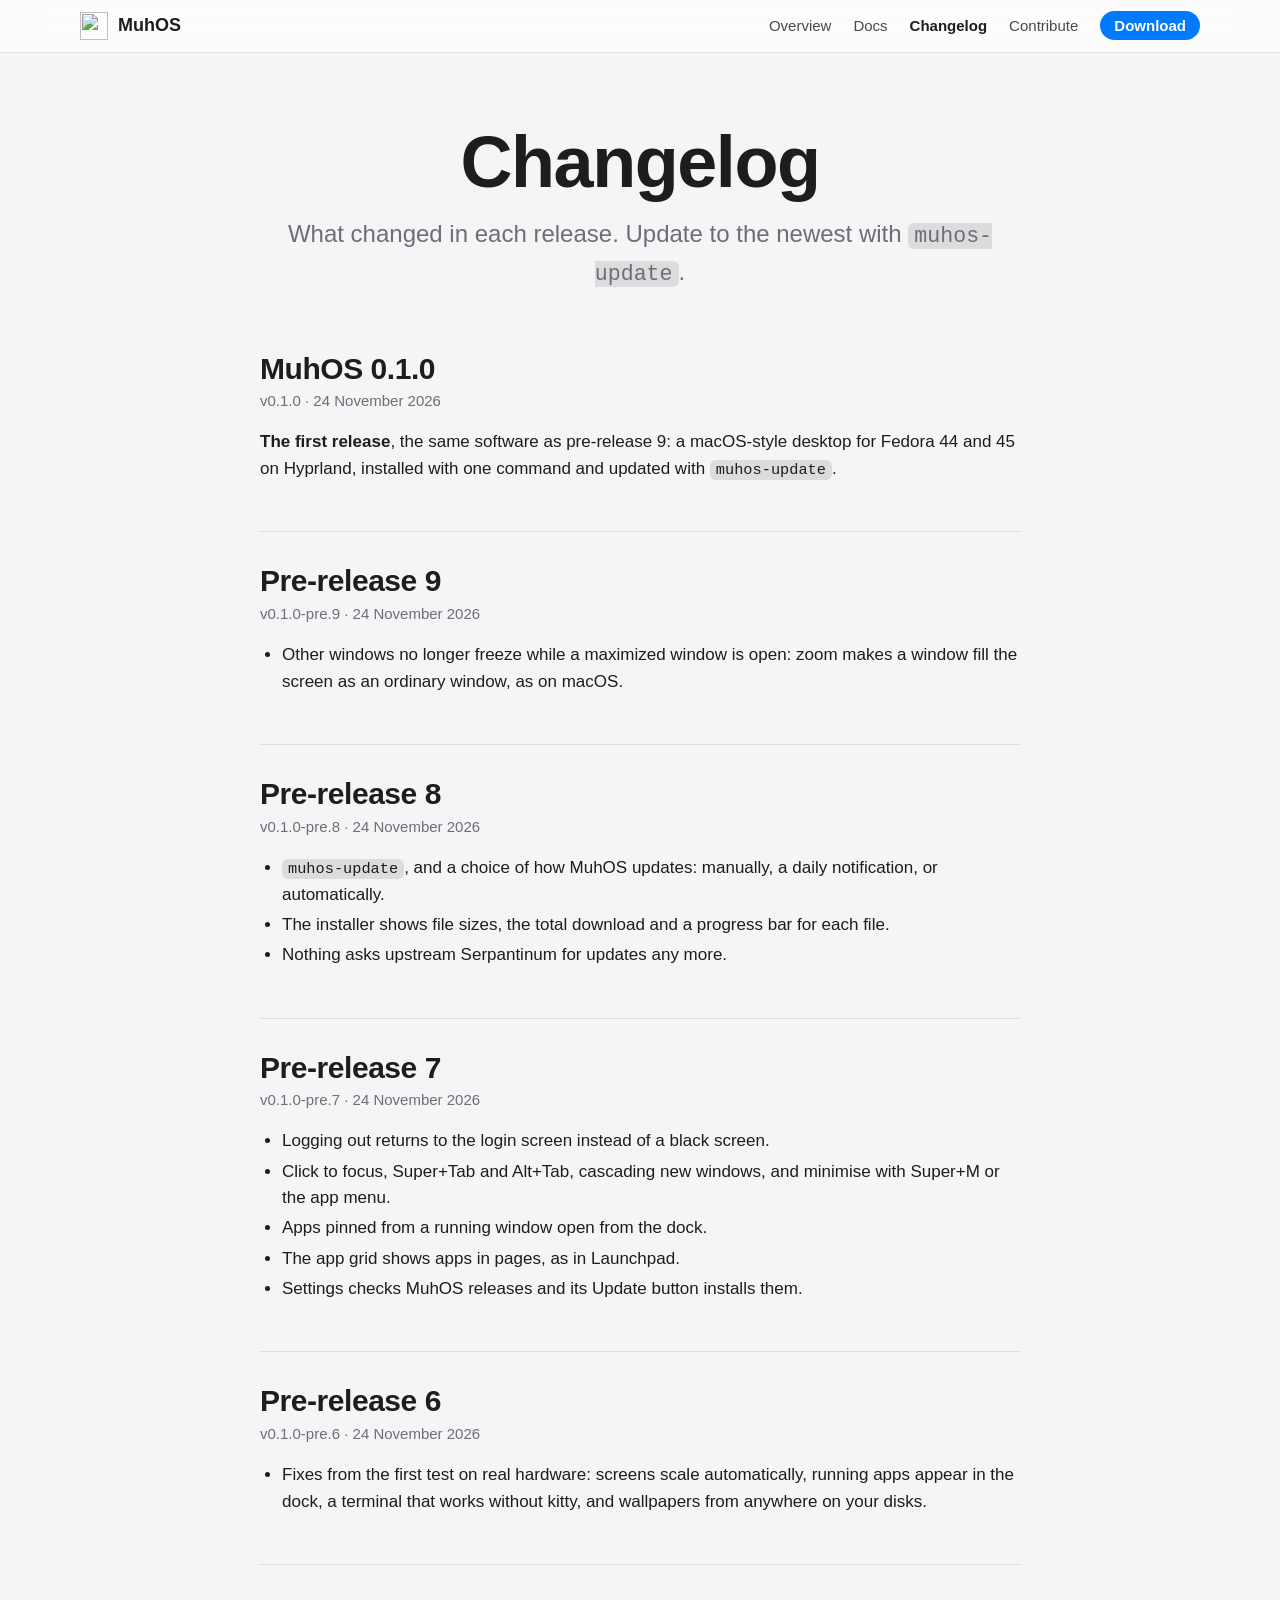
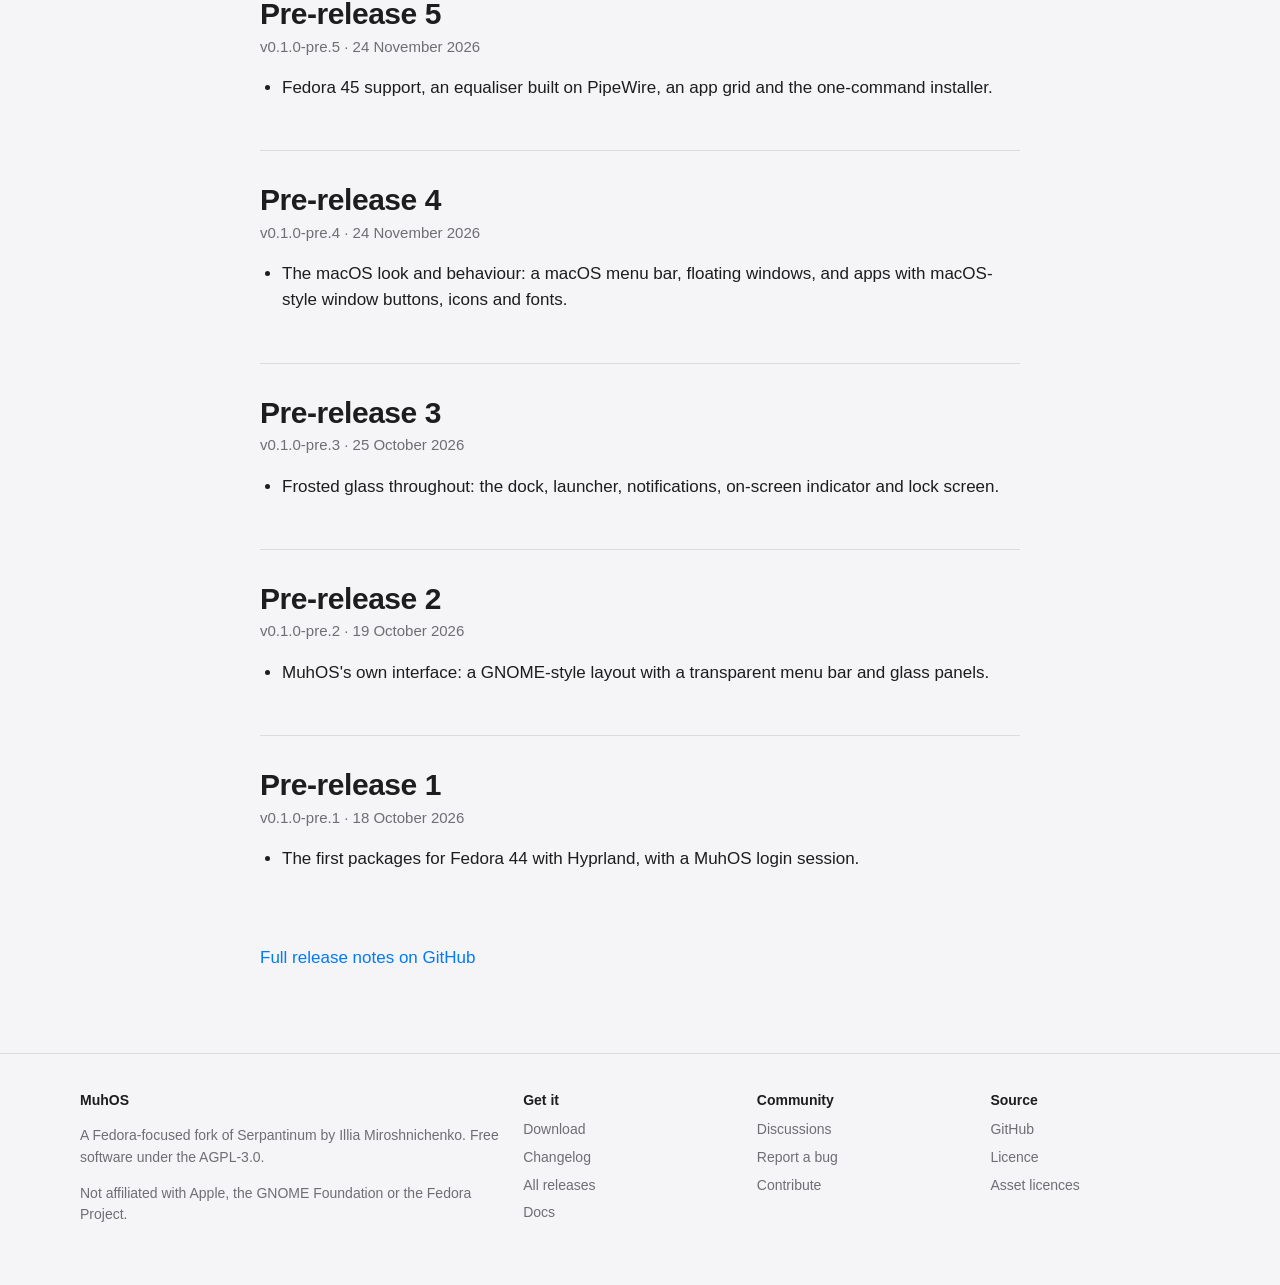
==== site/changelog.html @ 45afae47 "[brand] Website: a changelog page Every release's notes as GitHub renders them, newest first, with l" ====
<!doctype html>
<html lang="en">
<head>
  <meta charset="utf-8">
  <meta name="viewport" content="width=device-width, initial-scale=1">
  <title>MuhOS Changelog</title>
  <meta name="description" content="What changed in each MuhOS release, from the first pre-release to MuhOS 0.1.0.">
  <link rel="icon" href="muhos-tile.svg" type="image/svg+xml">
  <link rel="stylesheet" href="style.css">
</head>
<body>
  <nav class="nav" aria-label="Main">
    <div class="wrap">
      <a class="brand" href="./"><img src="muhos-tile.svg" alt=""><span>MuhOS</span></a>
      <ul>
        <li><a href="./" class="hide-small">Overview</a></li>
        <li><a href="docs.html">Docs</a></li>
        <li><a href="changelog.html" aria-current="page">Changelog</a></li>
        <li><a href="contribute.html" class="hide-small">Contribute</a></li>
        <li><a class="cta" href="download.html">Download</a></li>
      </ul>
    </div>
  </nav>

  <main>
    <header class="hero narrow" style="padding-bottom:24px">
      <h1>Changelog</h1>
      <p class="lead">What changed in each release. Update to the newest with <code>muhos-update</code>.</p>
    </header>

    <section style="padding-top:0">
      <div class="narrow changelog" id="changelog">
        <!-- A summary of each release, shown as it is when GitHub can't be
             reached; main.js replaces it with the full notes of every
             release from GitHub. -->
        <article class="entry">
          <h2>MuhOS 0.1.0</h2>
          <p class="meta">v0.1.0 · 24 November 2026</p>
          <p><strong>The first release</strong>, the same software as pre-release 9: a macOS-style desktop for Fedora 44 and 45 on Hyprland, installed with one command and updated with <code>muhos-update</code>.</p>
        </article>
        <article class="entry">
          <h2>Pre-release 9</h2>
          <p class="meta">v0.1.0-pre.9 · 24 November 2026</p>
          <ul>
            <li>Other windows no longer freeze while a maximized window is open: zoom makes a window fill the screen as an ordinary window, as on macOS.</li>
          </ul>
        </article>
        <article class="entry">
          <h2>Pre-release 8</h2>
          <p class="meta">v0.1.0-pre.8 · 24 November 2026</p>
          <ul>
            <li><code>muhos-update</code>, and a choice of how MuhOS updates: manually, a daily notification, or automatically.</li>
            <li>The installer shows file sizes, the total download and a progress bar for each file.</li>
            <li>Nothing asks upstream Serpantinum for updates any more.</li>
          </ul>
        </article>
        <article class="entry">
          <h2>Pre-release 7</h2>
          <p class="meta">v0.1.0-pre.7 · 24 November 2026</p>
          <ul>
            <li>Logging out returns to the login screen instead of a black screen.</li>
            <li>Click to focus, Super+Tab and Alt+Tab, cascading new windows, and minimise with Super+M or the app menu.</li>
            <li>Apps pinned from a running window open from the dock.</li>
            <li>The app grid shows apps in pages, as in Launchpad.</li>
            <li>Settings checks MuhOS releases and its Update button installs them.</li>
          </ul>
        </article>
        <article class="entry">
          <h2>Pre-release 6</h2>
          <p class="meta">v0.1.0-pre.6 · 24 November 2026</p>
          <ul>
            <li>Fixes from the first test on real hardware: screens scale automatically, running apps appear in the dock, a terminal that works without kitty, and wallpapers from anywhere on your disks.</li>
          </ul>
        </article>
        <article class="entry">
          <h2>Pre-release 5</h2>
          <p class="meta">v0.1.0-pre.5 · 24 November 2026</p>
          <ul>
            <li>Fedora 45 support, an equaliser built on PipeWire, an app grid and the one-command installer.</li>
          </ul>
        </article>
        <article class="entry">
          <h2>Pre-release 4</h2>
          <p class="meta">v0.1.0-pre.4 · 24 November 2026</p>
          <ul>
            <li>The macOS look and behaviour: a macOS menu bar, floating windows, and apps with macOS-style window buttons, icons and fonts.</li>
          </ul>
        </article>
        <article class="entry">
          <h2>Pre-release 3</h2>
          <p class="meta">v0.1.0-pre.3 · 25 October 2026</p>
          <ul>
            <li>Frosted glass throughout: the dock, launcher, notifications, on-screen indicator and lock screen.</li>
          </ul>
        </article>
        <article class="entry">
          <h2>Pre-release 2</h2>
          <p class="meta">v0.1.0-pre.2 · 19 October 2026</p>
          <ul>
            <li>MuhOS's own interface: a GNOME-style layout with a transparent menu bar and glass panels.</li>
          </ul>
        </article>
        <article class="entry">
          <h2>Pre-release 1</h2>
          <p class="meta">v0.1.0-pre.1 · 18 October 2026</p>
          <ul>
            <li>The first packages for Fedora 44 with Hyprland, with a MuhOS login session.</li>
          </ul>
        </article>
        <p class="more"><a href="https://github.com/Alex-Muhscience/MuhOS/releases">Full release notes on GitHub</a></p>
      </div>
    </section>
  </main>

  <footer>
    <div class="wrap">
      <div>
        <h4>MuhOS</h4>
        <p>A Fedora-focused fork of <a href="https://github.com/ilyamiro/serpantinum">Serpantinum</a> by Illia Miroshnichenko. Free software under the AGPL-3.0.</p>
        <p>Not affiliated with Apple, the GNOME Foundation or the Fedora Project.</p>
      </div>
      <div>
        <h4>Get it</h4>
        <ul>
          <li><a href="download.html">Download</a></li>
          <li><a href="changelog.html">Changelog</a></li>
          <li><a href="https://github.com/Alex-Muhscience/MuhOS/releases">All releases</a></li>
          <li><a href="docs.html">Docs</a></li>
        </ul>
      </div>
      <div>
        <h4>Community</h4>
        <ul>
          <li><a href="https://github.com/Alex-Muhscience/MuhOS/discussions">Discussions</a></li>
          <li><a href="https://github.com/Alex-Muhscience/MuhOS/issues">Report a bug</a></li>
          <li><a href="contribute.html">Contribute</a></li>
        </ul>
      </div>
      <div>
        <h4>Source</h4>
        <ul>
          <li><a href="https://github.com/Alex-Muhscience/MuhOS">GitHub</a></li>
          <li><a href="https://github.com/Alex-Muhscience/MuhOS/blob/main/LICENSE.md">Licence</a></li>
          <li><a href="https://github.com/Alex-Muhscience/MuhOS/blob/main/ASSETS.md">Asset licences</a></li>
        </ul>
      </div>
    </div>
  </footer>
  <script src="main.js" defer></script>
</body>
</html>
---- site/style.css ----
/* SPDX-License-Identifier: AGPL-3.0-or-later */
/* MuhOS website. No external fonts, scripts or trackers. */

:root {
  --bg: #f5f5f7;
  --bg-raised: #ffffff;
  --glass: rgba(255, 255, 255, 0.72);
  --text: #1d1d1f;
  --text-dim: #6e6e73;
  --line: rgba(0, 0, 0, 0.1);
  --accent: #007aff;
  --accent-text: #ffffff;
  --code-bg: #1d1d1f;
  --code-text: #f5f5f7;
  --shadow: 0 1px 2px rgba(0, 0, 0, 0.06), 0 12px 40px rgba(0, 0, 0, 0.08);
  --radius: 18px;
  --font: Inter, "SF Pro Text", -apple-system, BlinkMacSystemFont, "Segoe UI", "Adwaita Sans", Cantarell, Roboto, sans-serif;
  --mono: "SF Mono", ui-monospace, "JetBrains Mono", "Adwaita Mono", Menlo, Consolas, monospace;
  color-scheme: light;
}

@media (prefers-color-scheme: dark) {
  :root {
    --bg: #000000;
    --bg-raised: #1c1c1e;
    --glass: rgba(28, 28, 30, 0.72);
    --text: #f5f5f7;
    --text-dim: #a1a1a6;
    --line: rgba(255, 255, 255, 0.12);
    --accent: #0a84ff;
    --code-bg: #1c1c1e;
    --shadow: 0 1px 2px rgba(0, 0, 0, 0.4), 0 12px 40px rgba(0, 0, 0, 0.5);
    color-scheme: dark;
  }
}

* { box-sizing: border-box; }

html { scroll-behavior: smooth; }
@media (prefers-reduced-motion: reduce) { html { scroll-behavior: auto; } }

body {
  margin: 0;
  background: var(--bg);
  color: var(--text);
  font-family: var(--font);
  font-size: 17px;
  line-height: 1.55;
  -webkit-font-smoothing: antialiased;
}

img { max-width: 100%; height: auto; display: block; }
a { color: var(--accent); text-decoration: none; }
a:hover { text-decoration: underline; }
:focus-visible { outline: 3px solid var(--accent); outline-offset: 2px; border-radius: 6px; }

.wrap { width: min(1120px, 100% - 32px); margin-inline: auto; }
.narrow { width: min(760px, 100% - 32px); margin-inline: auto; }

/* Navigation: a translucent bar, like the MuhOS menu bar. */
.nav {
  position: sticky;
  top: 0;
  z-index: 10;
  background: var(--glass);
  backdrop-filter: saturate(180%) blur(20px);
  -webkit-backdrop-filter: saturate(180%) blur(20px);
  border-bottom: 1px solid var(--line);
}
.nav .wrap { display: flex; align-items: center; gap: 20px; height: 52px; }
.brand { display: flex; align-items: center; gap: 10px; color: var(--text); font-weight: 700; font-size: 18px; }
.brand:hover { text-decoration: none; }
.brand img { width: 28px; height: 28px; }
.nav ul { display: flex; gap: 22px; list-style: none; margin: 0 0 0 auto; padding: 0; font-size: 15px; }
.nav li a { color: var(--text); opacity: 0.8; }
.nav li a:hover, .nav li a[aria-current="page"] { opacity: 1; text-decoration: none; }
.nav li a[aria-current="page"] { font-weight: 600; }
.nav .cta { padding: 6px 14px; border-radius: 999px; background: var(--accent); color: var(--accent-text); opacity: 1; font-weight: 600; }
@media (max-width: 640px) {
  .nav .wrap { gap: 12px; }
  .nav ul { gap: 14px; font-size: 14px; }
  .nav .hide-small { display: none; }
  .brand span { display: none; }
}

/* Hero */
.hero { text-align: center; padding: 72px 0 40px; }
.hero .logo { width: 88px; height: 88px; margin: 0 auto 20px; filter: drop-shadow(0 10px 24px rgba(0, 122, 255, 0.25)); }
.hero h1 { font-size: clamp(40px, 7vw, 72px); line-height: 1.05; letter-spacing: -0.02em; margin: 0 0 14px; }
.hero p.lead { font-size: clamp(19px, 2.4vw, 24px); color: var(--text-dim); max-width: 720px; margin: 0 auto 28px; }
.buttons { display: flex; gap: 12px; justify-content: center; flex-wrap: wrap; }
.btn {
  display: inline-flex; align-items: center; gap: 8px;
  padding: 12px 22px; border-radius: 999px; font-weight: 600; font-size: 16px;
  border: 1px solid transparent;
}
.btn:hover { text-decoration: none; filter: brightness(1.06); }
.btn.primary { background: var(--accent); color: var(--accent-text); }
.btn.secondary { background: var(--bg-raised); color: var(--text); border-color: var(--line); }
.note { color: var(--text-dim); font-size: 14px; margin-top: 14px; }

.shot {
  border-radius: 14px;
  overflow: hidden;
  box-shadow: var(--shadow);
  border: 1px solid var(--line);
  background: var(--bg-raised);
}
.hero .shot { margin: 44px auto 0; }
.shot.fit { width: fit-content; max-width: 100%; justify-self: center; }

/* Sections */
section { padding: 64px 0; }
section.alt { background: var(--bg-raised); }
h2 { font-size: clamp(30px, 4.5vw, 44px); letter-spacing: -0.015em; line-height: 1.12; margin: 0 0 12px; }
h3 { font-size: 21px; margin: 0 0 6px; }
.section-lead { color: var(--text-dim); font-size: 19px; max-width: 680px; margin: 0 0 36px; }
.center { text-align: center; }
.center .section-lead { margin-inline: auto; }

.grid { display: grid; gap: 20px; grid-template-columns: repeat(auto-fit, minmax(250px, 1fr)); }
.card {
  background: var(--bg-raised);
  border: 1px solid var(--line);
  border-radius: var(--radius);
  padding: 24px;
}
section.alt .card { background: var(--bg); }
.card p { margin: 0; color: var(--text-dim); font-size: 16px; }
.card .icon {
  width: 40px; height: 40px; border-radius: 10px; margin-bottom: 14px;
  display: grid; place-items: center; color: #fff; font-size: 20px; font-weight: 700;
}
.card .icon svg { width: 22px; height: 22px; fill: none; stroke: currentColor; stroke-width: 2; stroke-linecap: round; stroke-linejoin: round; }
.grid.three { grid-template-columns: repeat(auto-fit, minmax(300px, 1fr)); }

.split { display: grid; gap: 40px; align-items: center; grid-template-columns: 1fr 1fr; }
.split.reverse > :first-child { order: 2; }
@media (max-width: 820px) {
  .split { grid-template-columns: 1fr; }
  .split.reverse > :first-child { order: 0; }
}
.split ul { padding-left: 20px; color: var(--text-dim); }
.split li { margin: 6px 0; }

.gallery { display: grid; gap: 20px; grid-template-columns: repeat(auto-fit, minmax(300px, 1fr)); }
.gallery figure { margin: 0; }
.gallery .shot img { width: 100%; aspect-ratio: 16 / 10; object-fit: contain; background: var(--bg); }
.gallery figcaption { color: var(--text-dim); font-size: 15px; margin-top: 10px; text-align: center; }

/* Download */
.release {
  display: flex; flex-wrap: wrap; align-items: center; justify-content: space-between; gap: 16px;
  background: var(--bg-raised); border: 1px solid var(--line); border-radius: var(--radius);
  padding: 24px; box-shadow: var(--shadow); margin-bottom: 36px;
}
.release .version { font-size: 24px; font-weight: 700; }
.release .meta { color: var(--text-dim); font-size: 15px; }
.badge { display: inline-block; font-size: 12px; font-weight: 700; padding: 2px 8px; border-radius: 999px; background: #ff9f0a; color: #1d1d1f; vertical-align: middle; margin-left: 6px; }
.files { list-style: none; padding: 0; margin: 12px 0 0; display: grid; gap: 6px; }
.files a { font-family: var(--mono); font-size: 14px; }
.files .size { color: var(--text-dim); font-size: 13px; margin-left: 8px; }

ol.steps { counter-reset: step; list-style: none; padding: 0; margin: 0; }
ol.steps > li { counter-increment: step; position: relative; padding-left: 52px; margin-bottom: 32px; }
ol.steps > li::before {
  content: counter(step);
  position: absolute; left: 0; top: 0;
  width: 34px; height: 34px; border-radius: 50%;
  background: var(--accent); color: var(--accent-text);
  display: grid; place-items: center; font-weight: 700;
}
ol.steps h3 { line-height: 34px; }

pre {
  position: relative;
  background: var(--code-bg); color: var(--code-text);
  border-radius: 12px; padding: 16px 18px; margin: 12px 0;
  overflow-x: auto; font-family: var(--mono); font-size: 14px; line-height: 1.6;
}
pre .comment { color: #8e8e93; }
code { font-family: var(--mono); font-size: 0.9em; }
:not(pre) > code { background: var(--line); padding: 1px 6px; border-radius: 6px; }
.copy {
  position: absolute; top: 8px; right: 8px;
  font: 600 12px var(--font); color: var(--code-text);
  background: rgba(255, 255, 255, 0.12); border: 0; border-radius: 6px; padding: 4px 10px; cursor: pointer;
}
.copy:hover { background: rgba(255, 255, 255, 0.22); }

table { width: 100%; border-collapse: collapse; font-size: 15px; }
th, td { text-align: left; padding: 10px 12px; border-bottom: 1px solid var(--line); vertical-align: top; }
th { color: var(--text-dim); font-weight: 600; }
.table-wrap { overflow-x: auto; }
kbd {
  font-family: var(--font); font-size: 13px; font-weight: 600;
  padding: 2px 7px; border-radius: 6px; border: 1px solid var(--line);
  background: var(--bg-raised); box-shadow: 0 1px 0 var(--line);
}

details { border-bottom: 1px solid var(--line); padding: 14px 0; }
details summary { cursor: pointer; font-weight: 600; }
details p, details pre { margin-top: 10px; }
details p { color: var(--text-dim); }

.callout {
  border-left: 4px solid var(--accent);
  background: var(--bg-raised);
  border-radius: 0 12px 12px 0;
  padding: 14px 18px; margin: 20px 0; color: var(--text-dim);
}

/* Footer */
footer { border-top: 1px solid var(--line); padding: 36px 0 48px; color: var(--text-dim); font-size: 14px; }
footer .wrap { display: grid; gap: 24px; grid-template-columns: 2fr 1fr 1fr 1fr; }
footer h4 { color: var(--text); margin: 0 0 8px; font-size: 14px; }
footer ul { list-style: none; padding: 0; margin: 0; display: grid; gap: 6px; }
footer a { color: var(--text-dim); }
@media (max-width: 720px) { footer .wrap { grid-template-columns: 1fr 1fr; } }

/* Docs: contents on the left on wide screens, one column on phones. */
.docs { display: grid; grid-template-columns: 220px minmax(0, 1fr); gap: 48px; align-items: start; }
.docs nav.toc { position: sticky; top: 72px; font-size: 14px; }
.docs nav.toc ol { list-style: none; padding: 0; margin: 0; display: grid; gap: 2px; }
.docs nav.toc a { display: block; padding: 5px 10px; border-radius: 8px; color: var(--text-dim); }
.docs nav.toc a:hover { background: var(--line); color: var(--text); text-decoration: none; }
.docs nav.toc h4 { margin: 0 0 8px 10px; font-size: 12px; text-transform: uppercase; letter-spacing: 0.06em; color: var(--text-dim); }
.docs article h2 { scroll-margin-top: 72px; margin-top: 56px; padding-top: 8px; border-top: 1px solid var(--line); font-size: clamp(26px, 3.4vw, 34px); }
.docs article h2:first-child { margin-top: 0; border-top: 0; }
.docs article h3 { scroll-margin-top: 72px; margin-top: 28px; }
.docs article p, .docs article li { color: var(--text); }
.docs article ul { padding-left: 22px; }
.docs article li { margin: 6px 0; }
.docs figure { margin: 20px 0; }
.docs figure .shot { width: fit-content; max-width: 100%; }
.docs figcaption { color: var(--text-dim); font-size: 14px; margin-top: 8px; }
@media (max-width: 860px) {
  .docs { grid-template-columns: minmax(0, 1fr); gap: 8px; }
  .docs nav.toc { position: static; border: 1px solid var(--line); border-radius: 14px; padding: 14px 8px; background: var(--bg-raised); }
  .docs nav.toc ol { grid-template-columns: 1fr 1fr; }
}

/* Changelog */
.changelog .entry { padding: 32px 0; border-top: 1px solid var(--line); scroll-margin-top: 72px; }
.changelog .entry:first-child { border-top: 0; padding-top: 8px; }
.changelog .entry h2 { font-size: clamp(24px, 3.2vw, 30px); margin: 0 0 4px; }
.changelog .entry .meta { color: var(--text-dim); font-size: 15px; margin: 0 0 16px; }
.changelog .entry ul { padding-left: 22px; }
.changelog .entry li { margin: 4px 0; }
.changelog .body h2 { font-size: 20px; margin: 24px 0 8px; }
.changelog .body h3 { font-size: 17px; margin: 20px 0 6px; }
.changelog .body pre { overflow-x: auto; }
.changelog .body img { max-width: 100%; height: auto; }
.changelog .more { margin-top: 24px; }
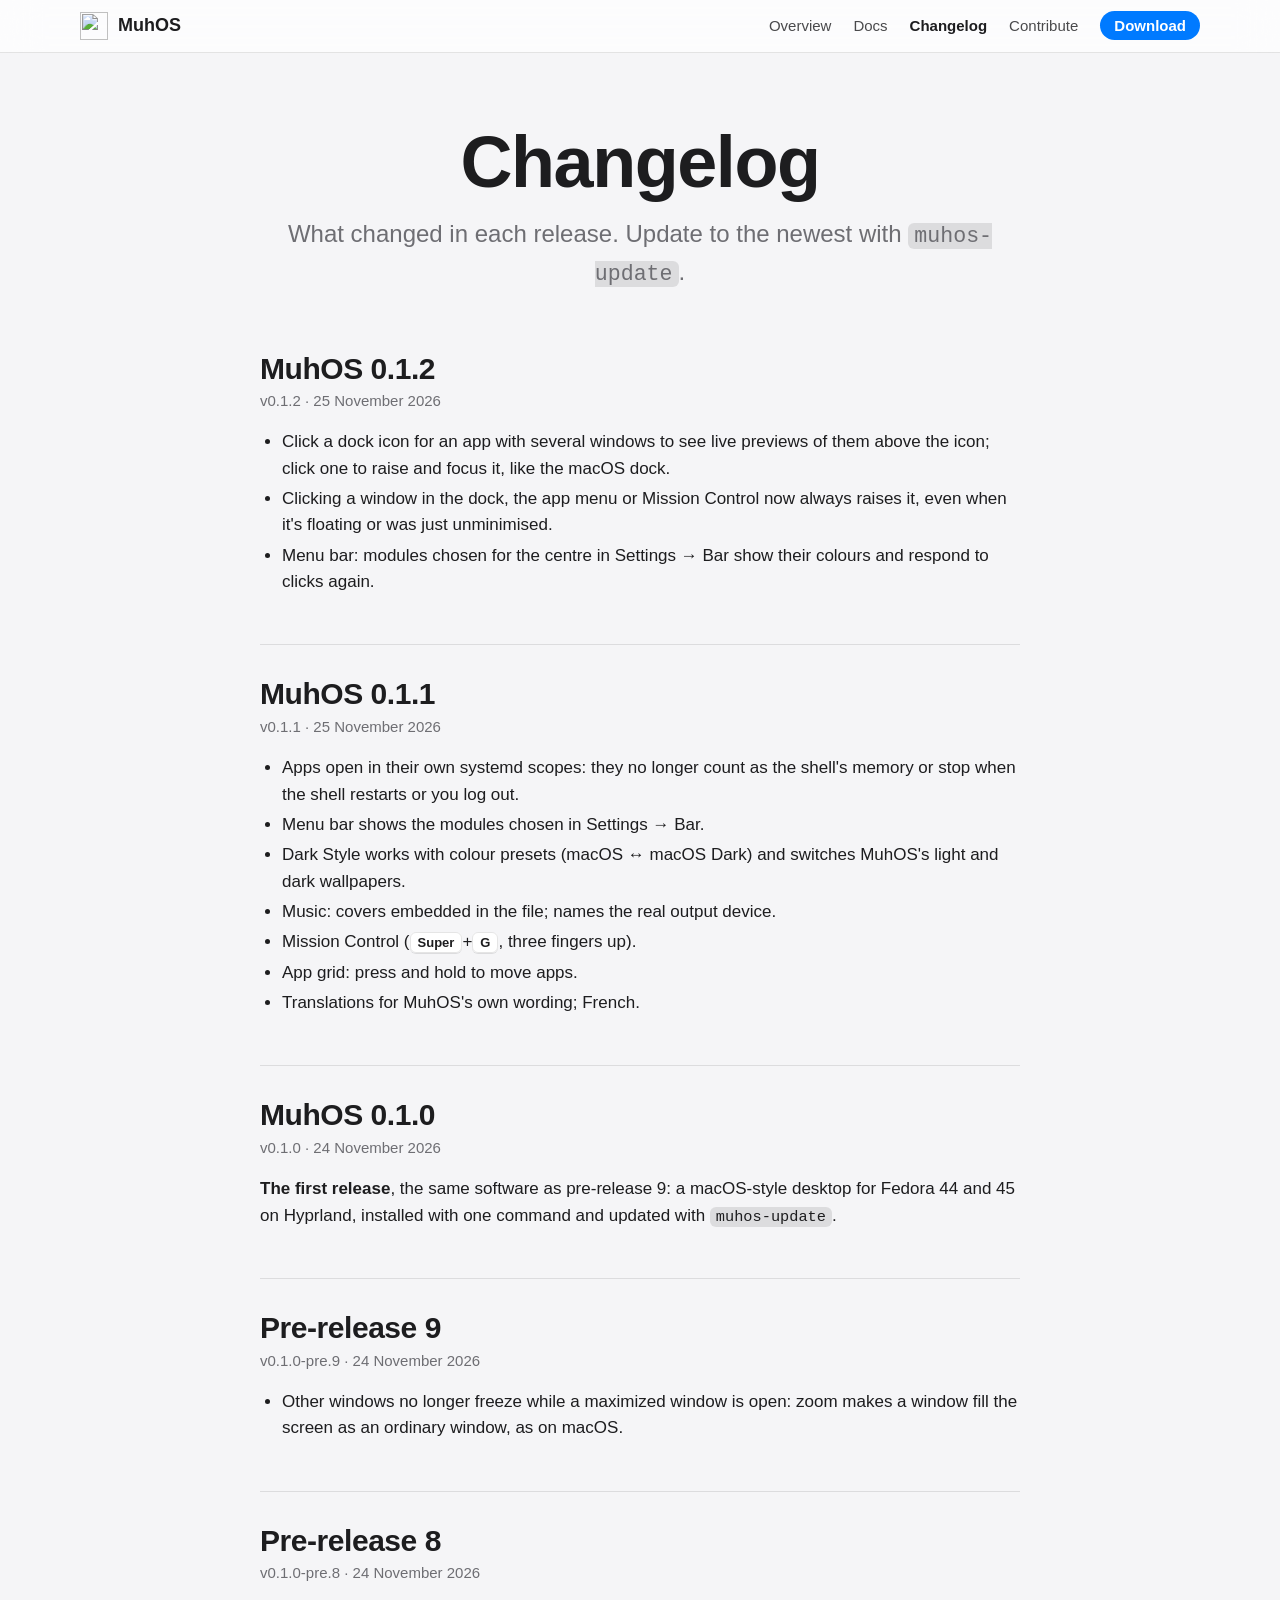
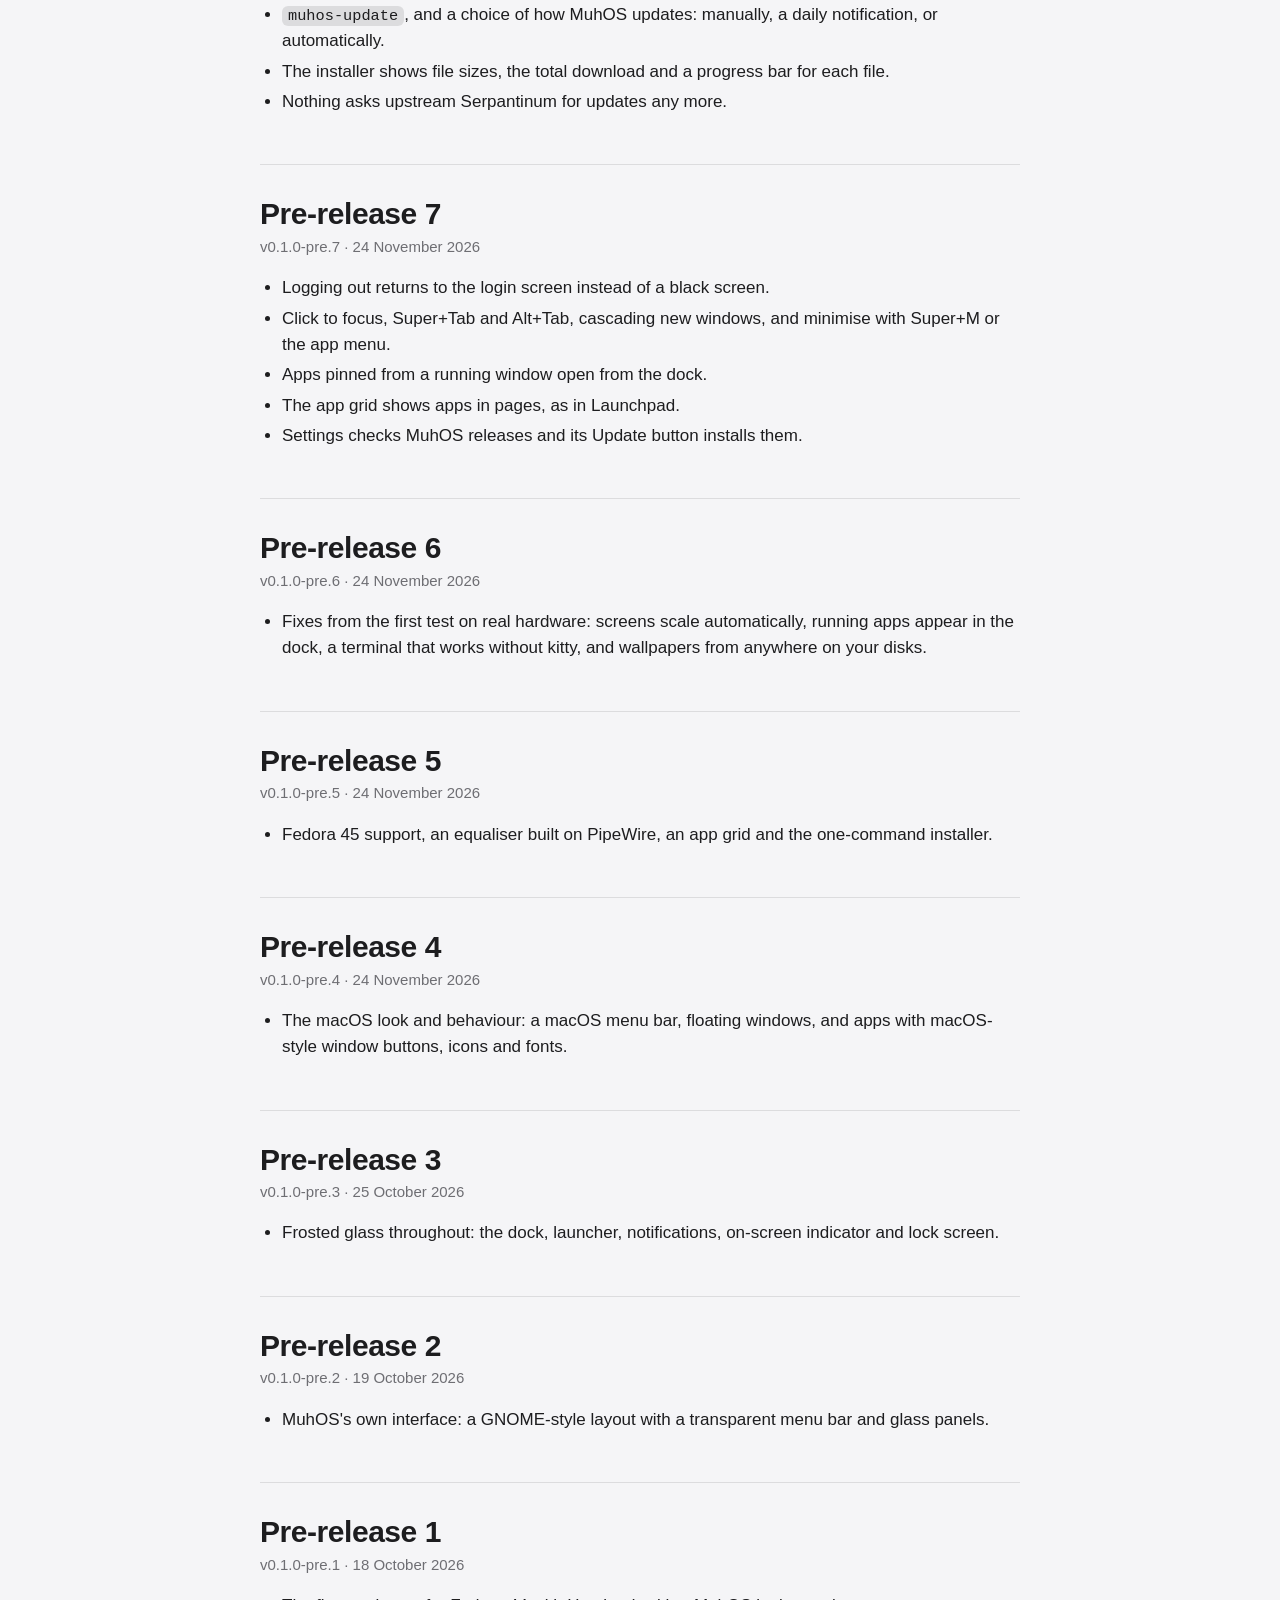
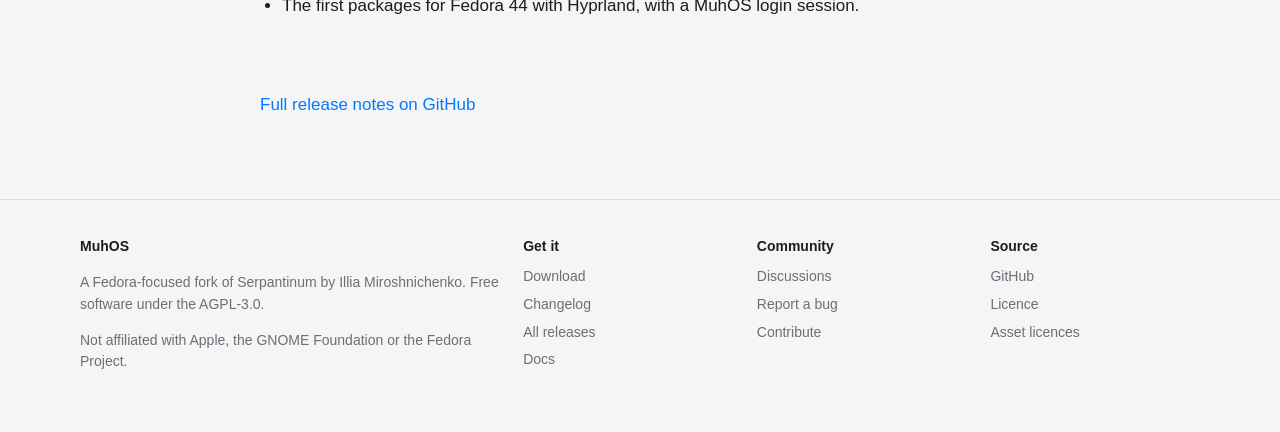
==== commit b98de8a7: "[brand] Docs: dock window previews, menu bar centre modules" ====
--- a/site/changelog.html
+++ b/site/changelog.html
@@ -4,7 +4,7 @@
   <meta charset="utf-8">
   <meta name="viewport" content="width=device-width, initial-scale=1">
   <title>MuhOS Changelog</title>
-  <meta name="description" content="What changed in each MuhOS release, from the first pre-release to MuhOS 0.1.0.">
+  <meta name="description" content="What changed in each MuhOS release, from the first pre-release to MuhOS 0.1.2.">
   <link rel="icon" href="muhos-tile.svg" type="image/svg+xml">
   <link rel="stylesheet" href="style.css">
 </head>
@@ -33,6 +33,28 @@
         <!-- A summary of each release, shown as it is when GitHub can't be
              reached; main.js replaces it with the full notes of every
              release from GitHub. -->
+        <article class="entry">
+          <h2>MuhOS 0.1.2</h2>
+          <p class="meta">v0.1.2 · 25 November 2026</p>
+          <ul>
+            <li>Click a dock icon for an app with several windows to see live previews of them above the icon; click one to raise and focus it, like the macOS dock.</li>
+            <li>Clicking a window in the dock, the app menu or Mission Control now always raises it, even when it's floating or was just unminimised.</li>
+            <li>Menu bar: modules chosen for the centre in Settings → Bar show their colours and respond to clicks again.</li>
+          </ul>
+        </article>
+        <article class="entry">
+          <h2>MuhOS 0.1.1</h2>
+          <p class="meta">v0.1.1 · 25 November 2026</p>
+          <ul>
+            <li>Apps open in their own systemd scopes: they no longer count as the shell's memory or stop when the shell restarts or you log out.</li>
+            <li>Menu bar shows the modules chosen in Settings → Bar.</li>
+            <li>Dark Style works with colour presets (macOS ↔ macOS Dark) and switches MuhOS's light and dark wallpapers.</li>
+            <li>Music: covers embedded in the file; names the real output device.</li>
+            <li>Mission Control (<kbd>Super</kbd>+<kbd>G</kbd>, three fingers up).</li>
+            <li>App grid: press and hold to move apps.</li>
+            <li>Translations for MuhOS's own wording; French.</li>
+          </ul>
+        </article>
         <article class="entry">
           <h2>MuhOS 0.1.0</h2>
           <p class="meta">v0.1.0 · 24 November 2026</p>
